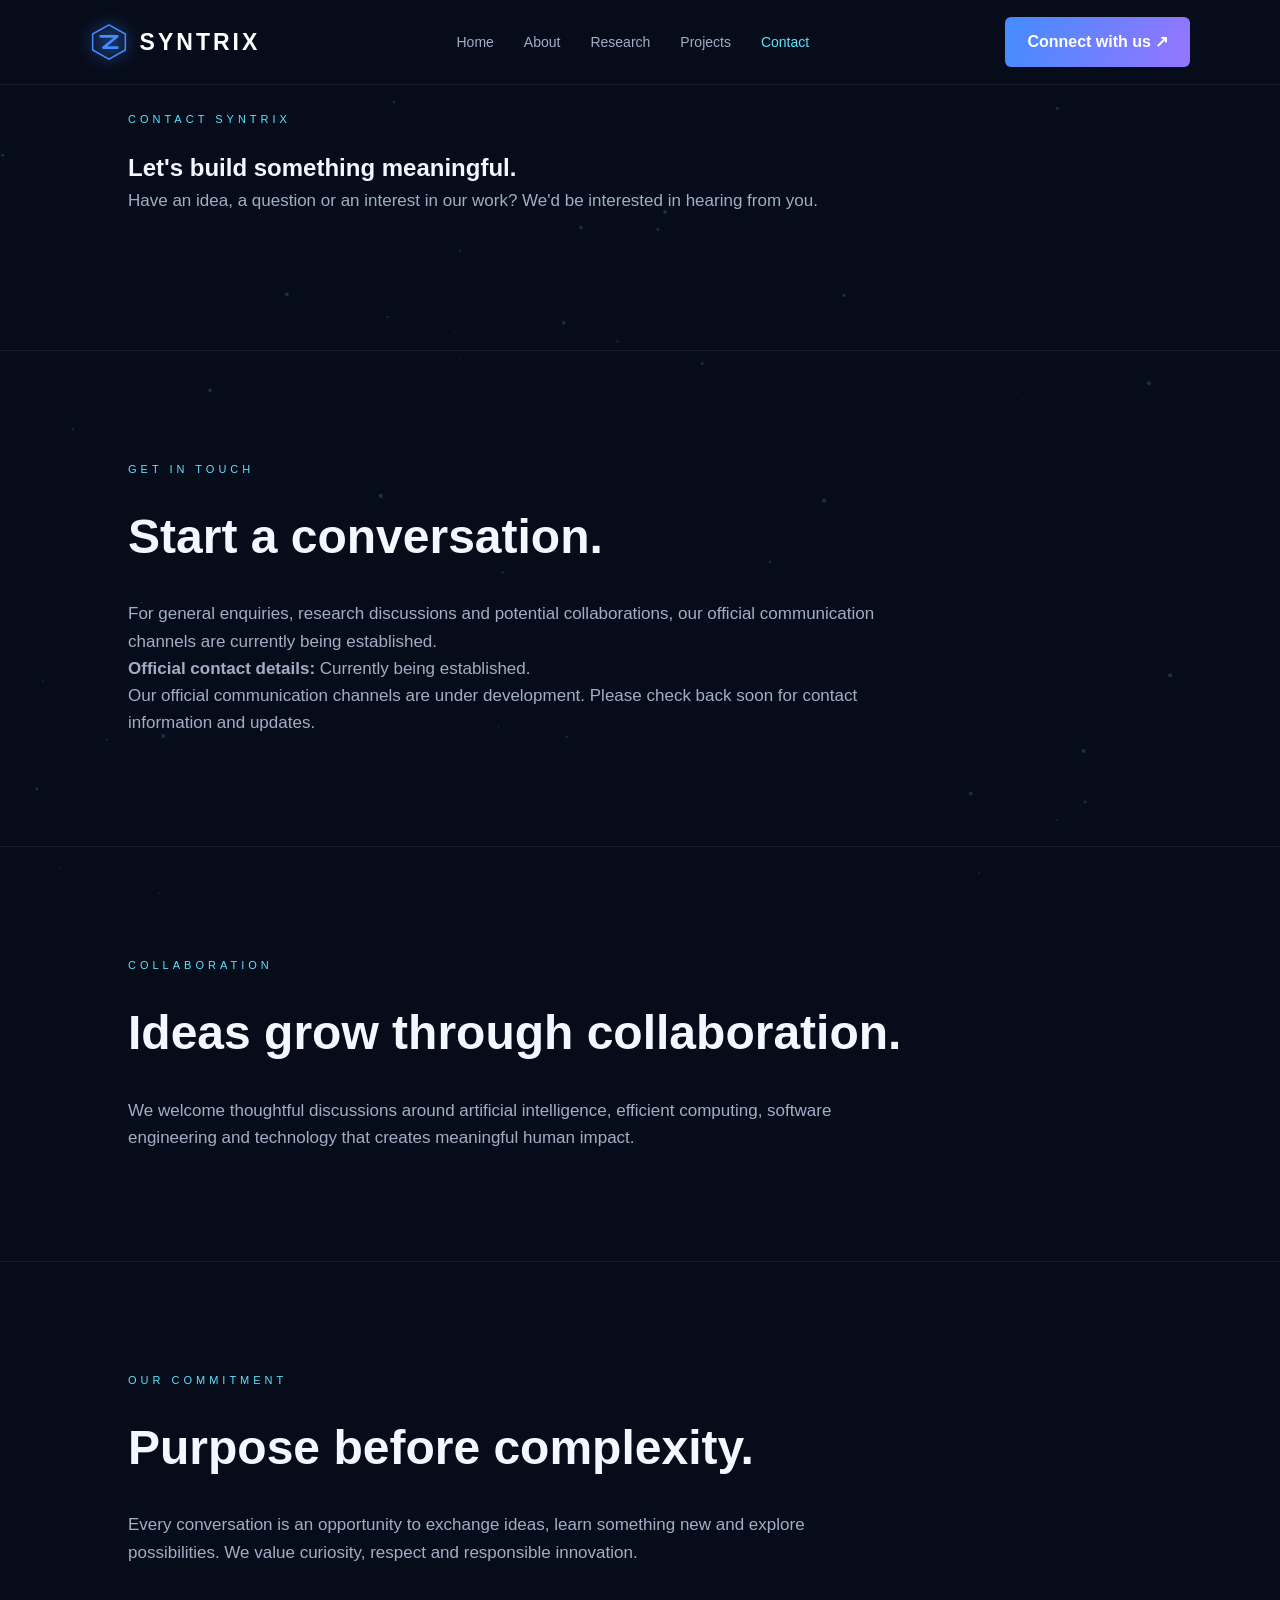
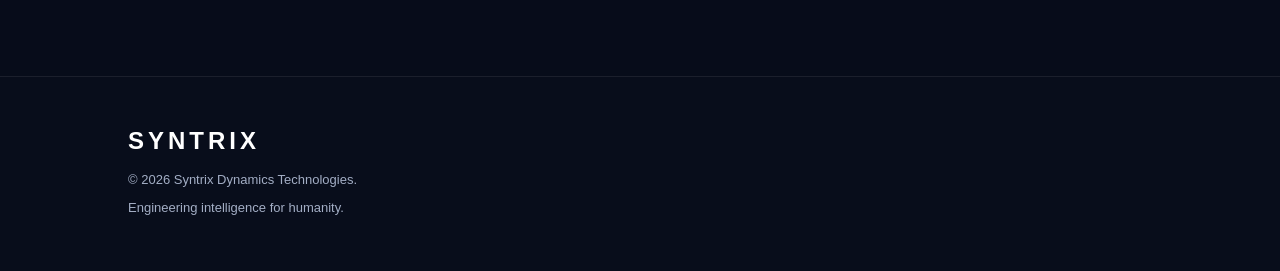
==== contact.html @ 1bf759dc "Initial Syntrix Dynamics Technologies website" ====
<!DOCTYPE html>
<html lang="en">
<head>
    <meta charset="UTF-8">
    <meta name="viewport" content="width=device-width, initial-scale=1.0">
    <meta name="theme-color" content="#080d1b">

    <meta name="description"
          content="Contact Syntrix Dynamics Technologies for enquiries, collaboration and research discussions.">

    <title>Contact | Syntrix Dynamics Technologies</title>

    <link rel="stylesheet" href="css/style.css">
</head>

<body>

    <canvas id="particle-canvas"></canvas>

    <header id="navbar">

        <a href="index.html" class="brand">
            <svg class="brand-symbol" viewBox="0 0 100 100">
                <polygon points="50,5 93,29 93,71 50,95 7,71 7,29"
                         fill="none" stroke="currentColor" stroke-width="4"/>

                <path d="M28 35 L72 35 L35 65 L72 65"
                      fill="none" stroke="currentColor" stroke-width="7"
                      stroke-linecap="round" stroke-linejoin="round"/>
            </svg>
            <span>SYNTRIX</span>
        </a>

        <button class="menu-toggle"
                id="menu-toggle"
                aria-label="Open navigation"
                aria-expanded="false">
            <span></span>
            <span></span>
            <span></span>
        </button>

        <nav id="main-navigation">
            <a href="index.html">Home</a>
            <a href="about.html">About</a>
            <a href="research.html">Research</a>
            <a href="projects.html">Projects</a>
            <a href="contact.html" class="active">Contact</a>
        </nav>

        <a href="contact.html" class="nav-button">
            Connect with us <span>↗</span>
        </a>

    </header>

    <main>

        <section class="content-section reveal">

            <p class="section-label">CONTACT SYNTRIX</p>

            <h1>Let's build something meaningful.</h1>

            <p>
                Have an idea, a question or an interest in our work?
                We'd be interested in hearing from you.
            </p>

        </section>

        <section class="content-section reveal">

            <p class="section-label">GET IN TOUCH</p>

            <h2>Start a conversation.</h2>

            <p>
                For general enquiries, research discussions
                and potential collaborations, our official
                communication channels are currently being established.
            </p>

            <p>
                <strong>Official contact details:</strong>
                Currently being established.
            </p>

            <p>
                Our official communication channels are under development.
                Please check back soon for contact information and updates.
            </p>

        </section>

        <section class="content-section reveal">

            <p class="section-label">COLLABORATION</p>

            <h2>Ideas grow through collaboration.</h2>

            <p>
                We welcome thoughtful discussions around
                artificial intelligence, efficient computing,
                software engineering and technology that
                creates meaningful human impact.
            </p>

        </section>

        <section class="content-section reveal">

            <p class="section-label">OUR COMMITMENT</p>

            <h2>Purpose before complexity.</h2>

            <p>
                Every conversation is an opportunity to exchange
                ideas, learn something new and explore possibilities.
                We value curiosity, respect and responsible innovation.
            </p>

        </section>

    </main>

    <footer>
        <div class="footer-brand">SYNTRIX</div>
        <p>© 2026 Syntrix Dynamics Technologies.</p>
        <p>Engineering intelligence for humanity.</p>
    </footer>

    <script src="js/script.js"></script>

</body>
</html>
---- css/style.css ----
:root {
    --background: #080d1b;
    --surface: #101a30;
    --blue: #438cff;
    --cyan: #5de4ff;
    --violet: #9675ff;
    --white: #f4f7ff;
    --muted: #a3aec5;
}

* {
    margin: 0;
    padding: 0;
    box-sizing: border-box;
}

html {
    scroll-behavior: smooth;
    scroll-padding-top: 100px;
}

body {
    background: var(--background);
    color: var(--white);
    font-family: Arial, sans-serif;
    line-height: 1.6;
    overflow-x: hidden;
}

/* PARTICLE BACKGROUND */

#particle-canvas {
    position: fixed;
    inset: 0;
    width: 100%;
    height: 100%;
    z-index: 0;
    pointer-events: none;
}

/* NAVIGATION */

#navbar {
    position: fixed;
    top: 0;
    width: 100%;
    min-height: 85px;
    padding: 16px 7%;
    display: flex;
    justify-content: space-between;
    align-items: center;
    z-index: 1000;

    background: rgba(8, 13, 27, 0.82);
    backdrop-filter: blur(18px);
    border-bottom: 1px solid rgba(255,255,255,0.07);
}

.brand {
    display: flex;
    align-items: center;
    gap: 12px;
    text-decoration: none;
    color: white;
    font-size: 23px;
    font-weight: 800;
    letter-spacing: 3px;
}

.brand-symbol {
    width: 38px;
    height: 38px;
    color: var(--blue);
    filter: drop-shadow(0 0 8px var(--blue));
    animation: logo-spin 14s linear infinite;
}

@keyframes logo-spin {
    to {
        transform: rotate(360deg);
    }
}

nav {
    display: flex;
    gap: 30px;
}

nav a {
    color: var(--muted);
    text-decoration: none;
    font-size: 14px;
    transition: color 0.3s;
}

nav a:hover {
    color: var(--cyan);
}

.nav-button,
.primary-button {
    padding: 12px 22px;
    border-radius: 6px;
    background: linear-gradient(110deg, var(--blue), var(--violet));
    color: white;
    text-decoration: none;
    font-weight: bold;
    transition: 0.3s;
}

.nav-button:hover,
.primary-button:hover {
    transform: translateY(-3px);
    box-shadow: 0 8px 30px rgba(67,140,255,0.35);
}

/* HERO */

.hero {
    min-height: 100vh;
    padding: 150px 8% 100px;
    display: flex;
    align-items: center;
    justify-content: space-between;
    gap: 30px;
    position: relative;
    isolation: isolate;

    background:
        radial-gradient(ellipse at 75% 45%,
        rgba(67,140,255,0.15), transparent 45%),
        radial-gradient(ellipse at 20% 80%,
        rgba(150,117,255,0.10), transparent 40%);
}

.hero-content {
    flex: 1;
    max-width: 680px;
    position: relative;
    z-index: 3;
    animation: hero-entrance 1.2s ease both;
}

@keyframes hero-entrance {
    from {
        opacity: 0;
        transform: translateY(35px);
    }
    to {
        opacity: 1;
        transform: translateY(0);
    }
}

.status {
    display: flex;
    align-items: center;
    gap: 10px;
    color: var(--cyan);
    font-size: 11px;
    font-weight: bold;
    letter-spacing: 3px;
    margin-bottom: 28px;
}

.status-dot {
    width: 8px;
    height: 8px;
    display: inline-block;
    flex-shrink: 0;
    border-radius: 50%;
    background: var(--cyan);
    box-shadow: 0 0 12px var(--cyan);
    animation: pulse 2s infinite;
}

@keyframes pulse {
    50% {
        opacity: 0.35;
        box-shadow: 0 0 3px var(--cyan);
    }
}

.hero h1 {
    font-size: clamp(42px, 5.7vw, 76px);
    line-height: 1.12;
    letter-spacing: -2px;
    margin-bottom: 25px;
}

.hero h1 span {
    display: block;
    background: linear-gradient(90deg, var(--blue), #c3a6ff);
    background-clip: text;
    -webkit-background-clip: text;
    color: transparent;
}

.hero-description {
    color: var(--muted);
    max-width: 540px;
    font-size: 17px;
    margin-bottom: 35px;
}

.hero-actions {
    display: flex;
    flex-wrap: wrap;
    align-items: center;
    gap: 15px;
}

.primary-button {
    padding: 15px 25px;
    display: inline-flex;
    gap: 15px;
}

.secondary-button {
    color: var(--white);
    text-decoration: none;
    padding: 14px 20px;
    border: 1px solid rgba(255,255,255,0.15);
    border-radius: 6px;
    transition: 0.3s;
}

.secondary-button:hover {
    border-color: var(--blue);
    background: rgba(67,140,255,0.1);
}

.hero-caption {
    display: flex;
    align-items: center;
    gap: 12px;
    color: #647493;
    font-size: 10px;
    letter-spacing: 3px;
    margin-top: 55px;
}

.caption-line {
    width: 40px;
    height: 1px;
    background: var(--blue);
}

/* HOLOGRAPHIC MASCOT */

.hero-visual {
    flex: 1;
    min-width: 0;
    display: flex;
    align-items: center;
    justify-content: center;
    position: relative;
    z-index: 2;
}

.hologram {
    width: min(100%, 510px);
    aspect-ratio: 1 / 1;
    position: relative;
    display: flex;
    justify-content: center;
    align-items: center;
    perspective: 900px;
    transform-style: preserve-3d;
}

.holo-glow {
    position: absolute;
    width: 70%;
    height: 70%;
    border-radius: 50%;
    background: rgba(65,130,255,0.2);
    filter: blur(75px);
    animation: glow-breathe 5s ease-in-out infinite;
}

@keyframes glow-breathe {
    50% {
        opacity: 0.4;
        transform: scale(1.2);
    }
}

.mascot-frame {
    position: relative;
    width: 100%;
    z-index: 3;
    animation: mascot-float 5s ease-in-out infinite;
}

.mascot {
    width: 100%;
    height: auto;
    display: block;
    object-fit: contain;
    filter:
        drop-shadow(0 0 12px rgba(67,140,255,0.5))
        drop-shadow(0 0 35px rgba(150,117,255,0.3));
}

@keyframes mascot-float {
    0%, 100% {
        transform: translateY(0) rotate(-1deg);
    }
    50% {
        transform: translateY(-16px) rotate(1deg);
    }
}

/* ROTATING HOLOGRAM RINGS */

.holo-ring {
    position: absolute;
    border: 1px solid rgba(67,140,255,0.45);
    border-radius: 50%;
    z-index: 1;
    pointer-events: none;
}

.ring-one {
    width: 76%;
    height: 76%;
    border-top-color: var(--cyan);
    border-bottom-color: transparent;
    animation: ring-rotation 9s linear infinite;
}

.ring-two {
    width: 92%;
    height: 92%;
    border-color: rgba(150,117,255,0.35);
    border-style: dashed;
    animation: ring-rotation 19s linear infinite reverse;
}

.ring-three {
    width: 105%;
    height: 45%;
    border-color: rgba(93,228,255,0.25);
    transform: rotate(-25deg);
    animation: ring-tilt 8s ease-in-out infinite;
}

@keyframes ring-rotation {
    to {
        transform: rotate(360deg);
    }
}

@keyframes ring-tilt {
    50% {
        transform: rotate(25deg) scale(1.05);
    }
}

/* ORBITING LIGHTS */

.orbit {
    position: absolute;
    width: 100%;
    height: 100%;
    z-index: 4;
    pointer-events: none;
}

.orbit span {
    position: absolute;
    top: 10%;
    left: 50%;
    width: 9px;
    height: 9px;
    border-radius: 50%;
    background: var(--cyan);
    box-shadow: 0 0 18px var(--cyan);
}

.orbit-one {
    animation: ring-rotation 7s linear infinite;
}

.orbit-two {
    animation: ring-rotation 11s linear infinite reverse;
}

.orbit-two span {
    background: var(--violet);
    box-shadow: 0 0 18px var(--violet);
    top: 85%;
    width: 6px;
    height: 6px;
}

.holo-label,
.holo-coordinate {
    position: absolute;
    z-index: 5;
    font-size: 10px;
    letter-spacing: 4px;
    color: var(--cyan);
    text-shadow: 0 0 12px var(--blue);
}

.holo-label {
    bottom: 3%;
    display: flex;
    align-items: center;
    gap: 10px;
}

.holo-coordinate {
    top: 4%;
    right: 3%;
    color: #9e8bff;
    font-size: 9px;
}

/* SCROLL INDICATOR */

.scroll-indicator {
    position: absolute;
    bottom: 30px;
    left: 8%;
    display: flex;
    align-items: center;
    gap: 12px;
    color: #647493;
    font-size: 9px;
    letter-spacing: 3px;
}

.scroll-indicator span {
    width: 28px;
    height: 1px;
    background: var(--blue);
}

/* CONTENT SECTIONS */

.content-section {
    position: relative;
    z-index: 2;
    padding: 110px 10%;
    min-height: 350px;
    border-top: 1px solid rgba(255,255,255,0.07);
    background: rgba(8,13,27,0.65);
}

.section-label {
    color: var(--cyan);
    font-size: 11px;
    letter-spacing: 4px;
    margin-bottom: 20px;
}

.content-section h2 {
    font-size: clamp(30px, 4vw, 48px);
    margin-bottom: 25px;
}

.content-section > p:not(.section-label) {
    max-width: 750px;
    color: var(--muted);
    font-size: 17px;
}

/* PROJECT CARDS */

.project-grid {
    display: grid;
    grid-template-columns: repeat(2, minmax(0, 1fr));
    gap: 25px;
    margin-top: 40px;
}

.project-card {
    padding: 35px;
    border-radius: 12px;
    background: linear-gradient(
        145deg,
        rgba(22,38,68,0.9),
        rgba(12,19,36,0.9)
    );
    border: 1px solid rgba(67,140,255,0.2);
    transition: transform 0.35s, border-color 0.35s, box-shadow 0.35s;
}

.project-card:hover {
    transform: translateY(-8px);
    border-color: var(--blue);
    box-shadow: 0 15px 45px rgba(67,140,255,0.12);
}

.project-number,
.project-tag {
    color: var(--cyan);
    font-size: 10px;
    letter-spacing: 3px;
}

.project-card h3 {
    font-size: 27px;
    margin: 20px 0 10px;
}

.project-card p {
    color: var(--muted);
    margin-bottom: 25px;
}

/* SCROLL REVEAL */

.reveal {
    opacity: 0;
    transform: translateY(35px);
    transition: opacity 0.8s ease, transform 0.8s ease;
}

.reveal.visible {
    opacity: 1;
    transform: translateY(0);
}

/* FOOTER */

footer {
    position: relative;
    z-index: 2;
    padding: 45px 10%;
    border-top: 1px solid rgba(255,255,255,0.08);
    color: var(--muted);
    font-size: 13px;
}

.footer-brand {
    color: white;
    font-size: 24px;
    font-weight: bold;
    letter-spacing: 4px;
    margin-bottom: 10px;
}

/* MOBILE */

@media (max-width: 900px) {
    #navbar {
        padding: 15px 5%;
        flex-wrap: wrap;
        gap: 15px;
    }

    nav {
        gap: 15px;
        flex-wrap: wrap;
    }

    .nav-button {
        display: none;
    }

    .hero {
        padding: 150px 7% 90px;
    }
}

@media (max-width: 700px) {
    #navbar {
        justify-content: center;
    }

    nav {
        width: 100%;
        justify-content: center;
    }

    .hero {
        flex-direction: column;
        text-align: center;
        padding: 180px 7% 90px;
    }

    .hero-content {
        width: 100%;
    }

    .hero-actions,
    .status {
        justify-content: center;
    }

    .hero-description {
        margin-left: auto;
        margin-right: auto;
    }

    .hero-caption {
        justify-content: center;
    }

    .hero-visual {
        width: 100%;
    }

    .hologram {
        max-width: 420px;
    }

    .scroll-indicator {
        display: none;
    }

    .content-section {
        padding: 80px 7%;
    }

    .project-grid {
        grid-template-columns: 1fr;
    }
}

/* REDUCED MOTION */

@media (prefers-reduced-motion: reduce) {
    *,
    *::before,
    *::after {
        animation: none !important;
        transition: none !important;
        scroll-behavior: auto !important;
    }

    .reveal {
        opacity: 1;
        transform: none;
    }
}
/* =================================
   SYNTRIX RESPONSIVE NAVIGATION
================================= */

.menu-toggle {
    display: none;
    background: transparent;
    border: 1px solid rgba(255,255,255,0.15);
    border-radius: 6px;
    padding: 9px;
    cursor: pointer;
}

.menu-toggle span {
    display: block;
    width: 22px;
    height: 2px;
    margin: 5px;
    background: white;
}

nav a.active {
    color: var(--cyan);
}

@media (max-width: 700px) {

    #navbar {
        justify-content: space-between;
    }

    .menu-toggle {
        display: block;
    }

    #main-navigation {
        display: none;
        position: absolute;
        top: 100%;
        left: 0;
        width: 100%;
        padding: 22px;
        background: rgba(8,13,27,0.97);
        border-bottom: 1px solid rgba(255,255,255,0.1);
        flex-direction: column;
        gap: 20px;
        align-items: center;
    }

    #main-navigation.open {
        display: flex;
    }

    #navbar .nav-button {
        display: none;
    }
}

/* =================================
   SYNTRIX DESIGN REFINEMENTS
================================= */

/* FEATURE CARDS */

.feature-grid {
    display: grid;
    grid-template-columns: repeat(3, minmax(0, 1fr));
    gap: 22px;
    margin-top: 35px;
}

.feature-card {
    padding: 30px;
    border-radius: 12px;
    background: linear-gradient(
        145deg,
        rgba(22, 38, 68, 0.88),
        rgba(12, 19, 36, 0.94)
    );
    border: 1px solid rgba(67, 140, 255, 0.18);
    transition: transform 0.3s ease,
                border-color 0.3s ease,
                box-shadow 0.3s ease;
}

.feature-card h3 {
    color: white;
    font-size: 20px;
    margin-bottom: 14px;
}

.feature-card p {
    color: var(--muted);
    line-height: 1.7;
    font-size: 14px;
}

@media (hover: hover) {
    .feature-card:hover {
        transform: translateY(-5px);
        border-color: var(--cyan);
        box-shadow: 0 12px 35px rgba(67, 140, 255, 0.12);
    }
}

/* KEYBOARD ACCESSIBILITY */

a:focus-visible,
button:focus-visible {
    outline: 2px solid var(--cyan);
    outline-offset: 5px;
}

/* NAVIGATION REFINEMENT */

nav a.active {
    color: var(--cyan);
}

/* FOOTER REFINEMENT */

footer p {
    margin: 7px 0;
    line-height: 1.6;
}

/* RESPONSIVE FEATURE GRID */

@media (max-width: 900px) {
    .feature-grid {
        grid-template-columns: repeat(2, minmax(0, 1fr));
    }
}

@media (max-width: 700px) {
    .feature-grid {
        grid-template-columns: 1fr;
    }

    .feature-card {
        padding: 25px;
    }
}

/* RESPECT REDUCED-MOTION PREFERENCES */

@media (prefers-reduced-motion: reduce) {
    .feature-card:hover,
    .project-card:hover,
    .nav-button:hover,
    .primary-button:hover {
        transform: none;
    }
}
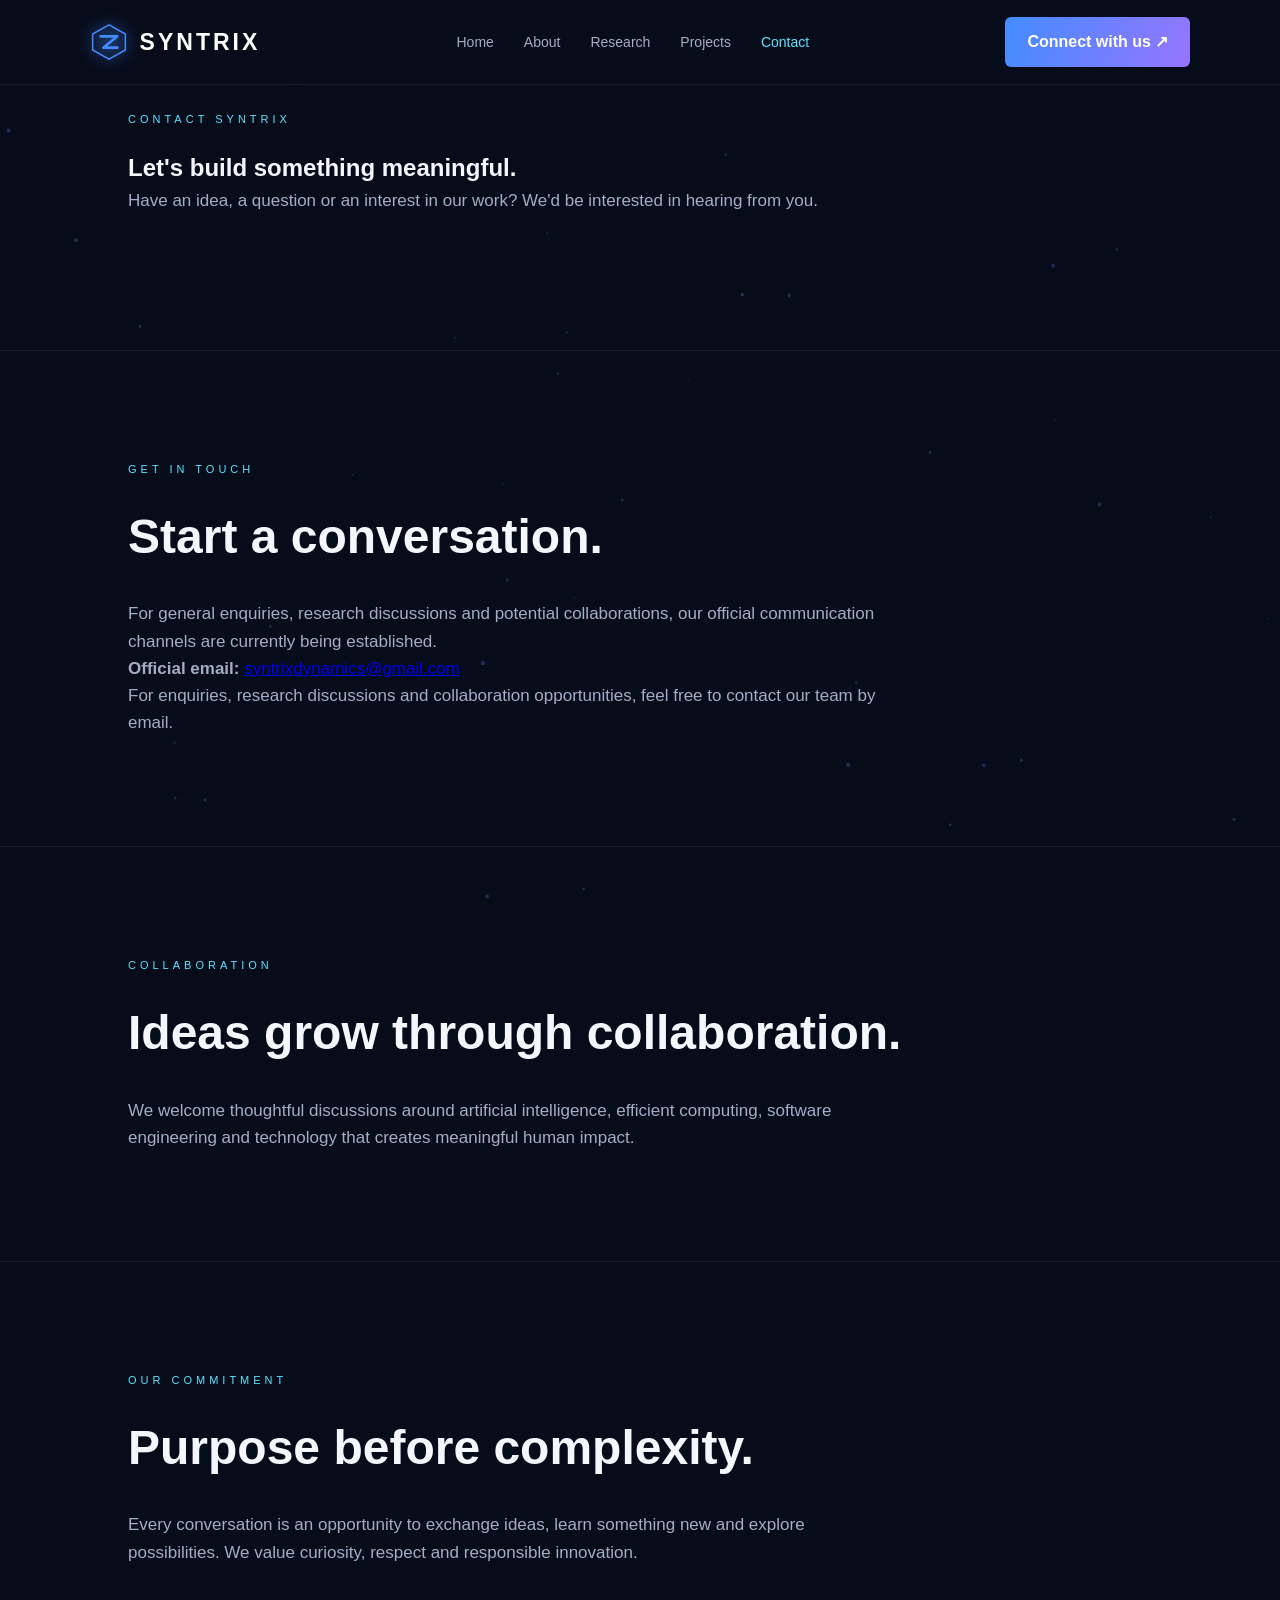
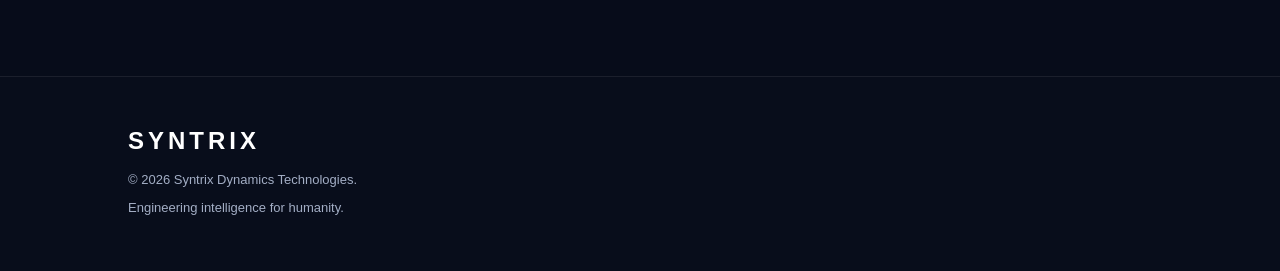
==== commit 580b0e65: "Add official Syntrix contact email" ====
--- a/contact.html
+++ b/contact.html
@@ -82,13 +82,15 @@
             </p>
 
             <p>
-                <strong>Official contact details:</strong>
-                Currently being established.
+                <strong>Official email:</strong>
+                <a href="mailto:syntrixdynamics@gmail.com">
+                    syntrixdynamics@gmail.com
+                </a>
             </p>
 
             <p>
-                Our official communication channels are under development.
-                Please check back soon for contact information and updates.
+                For enquiries, research discussions and collaboration
+                opportunities, feel free to contact our team by email.
             </p>
 
         </section>
